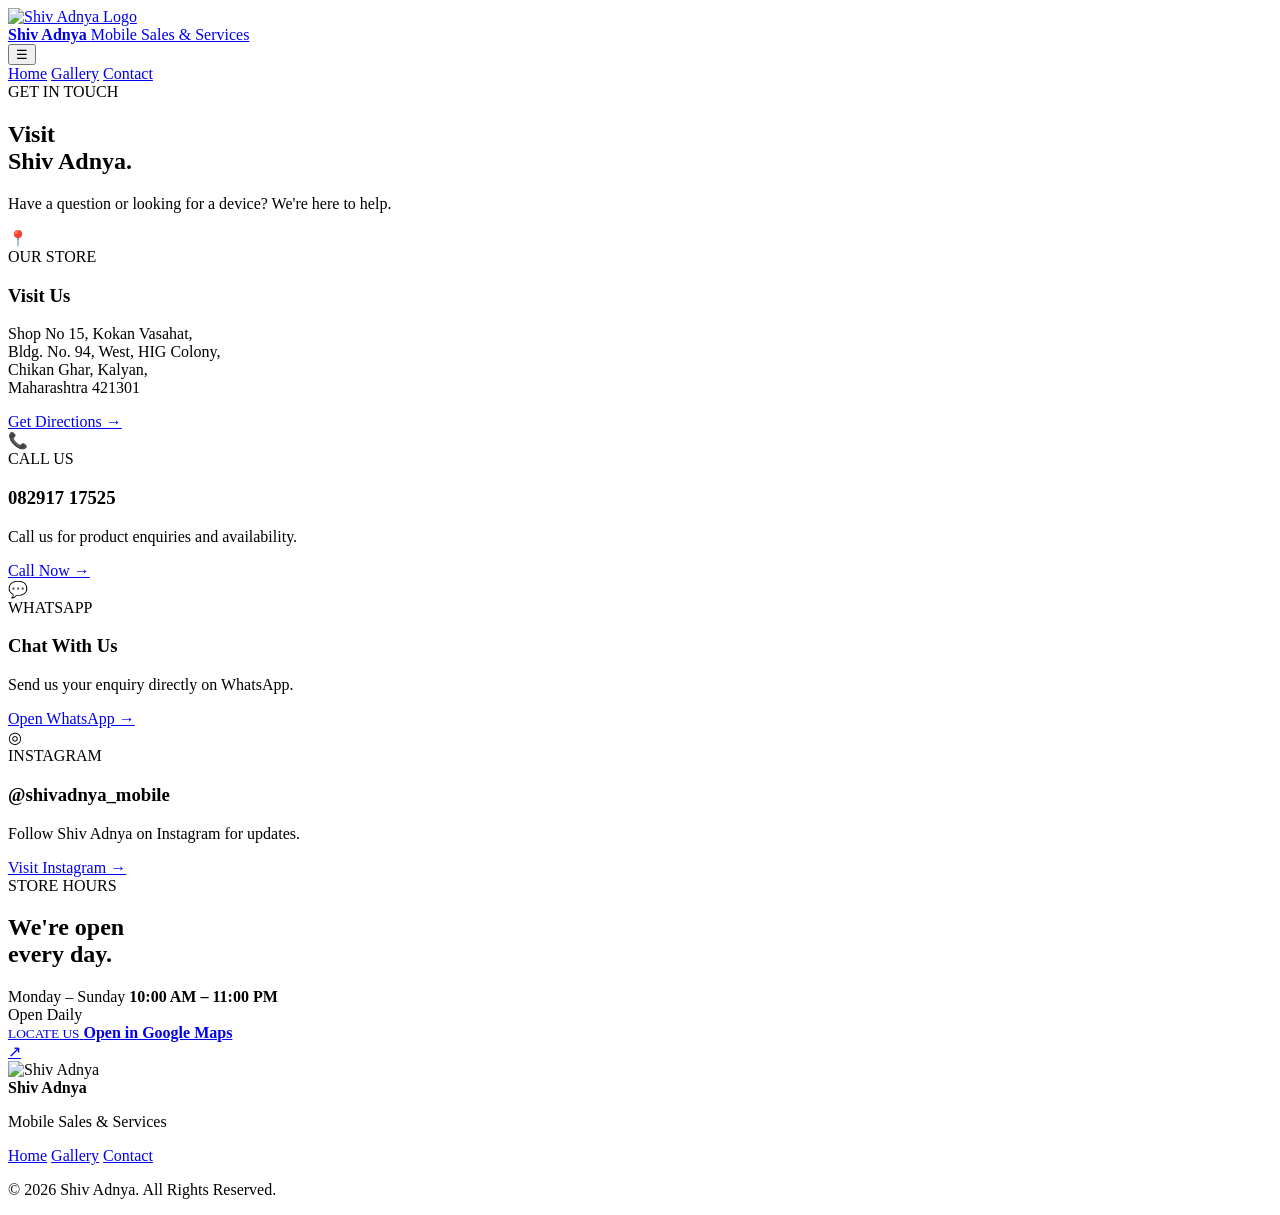
==== contact.html @ 90732c21 "Add contact.html for store contact information This file contains the HTML structure for the contact" ====
<!DOCTYPE html>
<html lang="en">
<head>

    <meta charset="UTF-8">
    <meta name="viewport" content="width=device-width, initial-scale=1.0">

    <title>Contact | Shiv Adnya</title>

    <meta name="description"
        content="Contact Shiv Adnya Mobile Sales & Services in Kalyan. Call, WhatsApp or visit our store.">

    <link rel="preconnect" href="https://fonts.googleapis.com">
    <link rel="preconnect" href="https://fonts.gstatic.com" crossorigin">

    <link href="https://fonts.googleapis.com/css2?family=DM+Sans:wght@400;500;600;700&family=Playfair+Display:wght@500;600;700&display=swap" rel="stylesheet">

    <link rel="stylesheet" href="style.css">

</head>

<body>


<header class="navbar">

    <a href="index.html" class="brand">

        <img src="images/logo.jpg" alt="Shiv Adnya Logo">

        <div>
            <strong>Shiv Adnya</strong>
            <span>Mobile Sales & Services</span>
        </div>

    </a>

    <button class="menu-btn" id="menuBtn">☰</button>

    <nav id="navMenu">

        <a href="index.html">Home</a>
        <a href="gallery.html">Gallery</a>
        <a href="contact.html" class="active">Contact</a>

    </nav>

</header>


<section class="page-header">

    <span class="mini-title">GET IN TOUCH</span>

    <h1>
        Visit<br>
        <span>Shiv Adnya.</span>
    </h1>

    <p>
        Have a question or looking for a device?
        We're here to help.
    </p>

</section>


<section class="contact-section">


    <div class="contact-info">


        <div class="contact-card">

            <div class="contact-icon">📍</div>

            <div>

                <span>OUR STORE</span>

                <h3>Visit Us</h3>

                <p>
                    Shop No 15, Kokan Vasahat,<br>
                    Bldg. No. 94, West, HIG Colony,<br>
                    Chikan Ghar, Kalyan,<br>
                    Maharashtra 421301
                </p>

                <a
                    href="https://maps.app.goo.gl/73SyTs3Kj4CrcUft5"
                    target="_blank">
                    Get Directions →
                </a>

            </div>

        </div>


        <div class="contact-card">

            <div class="contact-icon">📞</div>

            <div>

                <span>CALL US</span>

                <h3>082917 17525</h3>

                <p>
                    Call us for product enquiries
                    and availability.
                </p>

                <a href="tel:+918291717525">
                    Call Now →
                </a>

            </div>

        </div>


        <div class="contact-card">

            <div class="contact-icon">💬</div>

            <div>

                <span>WHATSAPP</span>

                <h3>Chat With Us</h3>

                <p>
                    Send us your enquiry directly
                    on WhatsApp.
                </p>

                <a
                    href="https://wa.me/918291717525"
                    target="_blank">
                    Open WhatsApp →
                </a>

            </div>

        </div>


        <div class="contact-card">

            <div class="contact-icon">◎</div>

            <div>

                <span>INSTAGRAM</span>

                <h3>@shivadnya_mobile</h3>

                <p>
                    Follow Shiv Adnya on Instagram
                    for updates.
                </p>

                <a
                    href="https://www.instagram.com/shivadnya_mobile?stkn=MWFnM3lxNHV6c2Z2dg=="
                    target="_blank">
                    Visit Instagram →
                </a>

            </div>

        </div>

    </div>


    <div class="contact-side">


        <div class="hours-card">

            <span class="mini-title">STORE HOURS</span>

            <h2>
                We're open<br>
                <span>every day.</span>
            </h2>


            <div class="hours-row">

                <span>Monday – Sunday</span>

                <strong>
                    10:00 AM – 11:00 PM
                </strong>

            </div>


            <div class="open-now">
                <span></span>
                Open Daily
            </div>

        </div>


        <a
            class="map-button"
            href="https://maps.app.goo.gl/73SyTs3Kj4CrcUft5"
            target="_blank">

            <div>
                <small>LOCATE US</small>
                <strong>Open in Google Maps</strong>
            </div>

            <span>↗</span>

        </a>


    </div>

</section>


<footer>

    <div class="footer-brand">

        <img src="images/logo.jpg" alt="Shiv Adnya">

        <div>
            <strong>Shiv Adnya</strong>
            <p>Mobile Sales & Services</p>
        </div>

    </div>

    <div class="footer-links">
        <a href="index.html">Home</a>
        <a href="gallery.html">Gallery</a>
        <a href="contact.html">Contact</a>
    </div>

    <p class="copyright">
        © 2026 Shiv Adnya. All Rights Reserved.
    </p>

</footer>


<script src="script.js"></script>

</body>
</html>
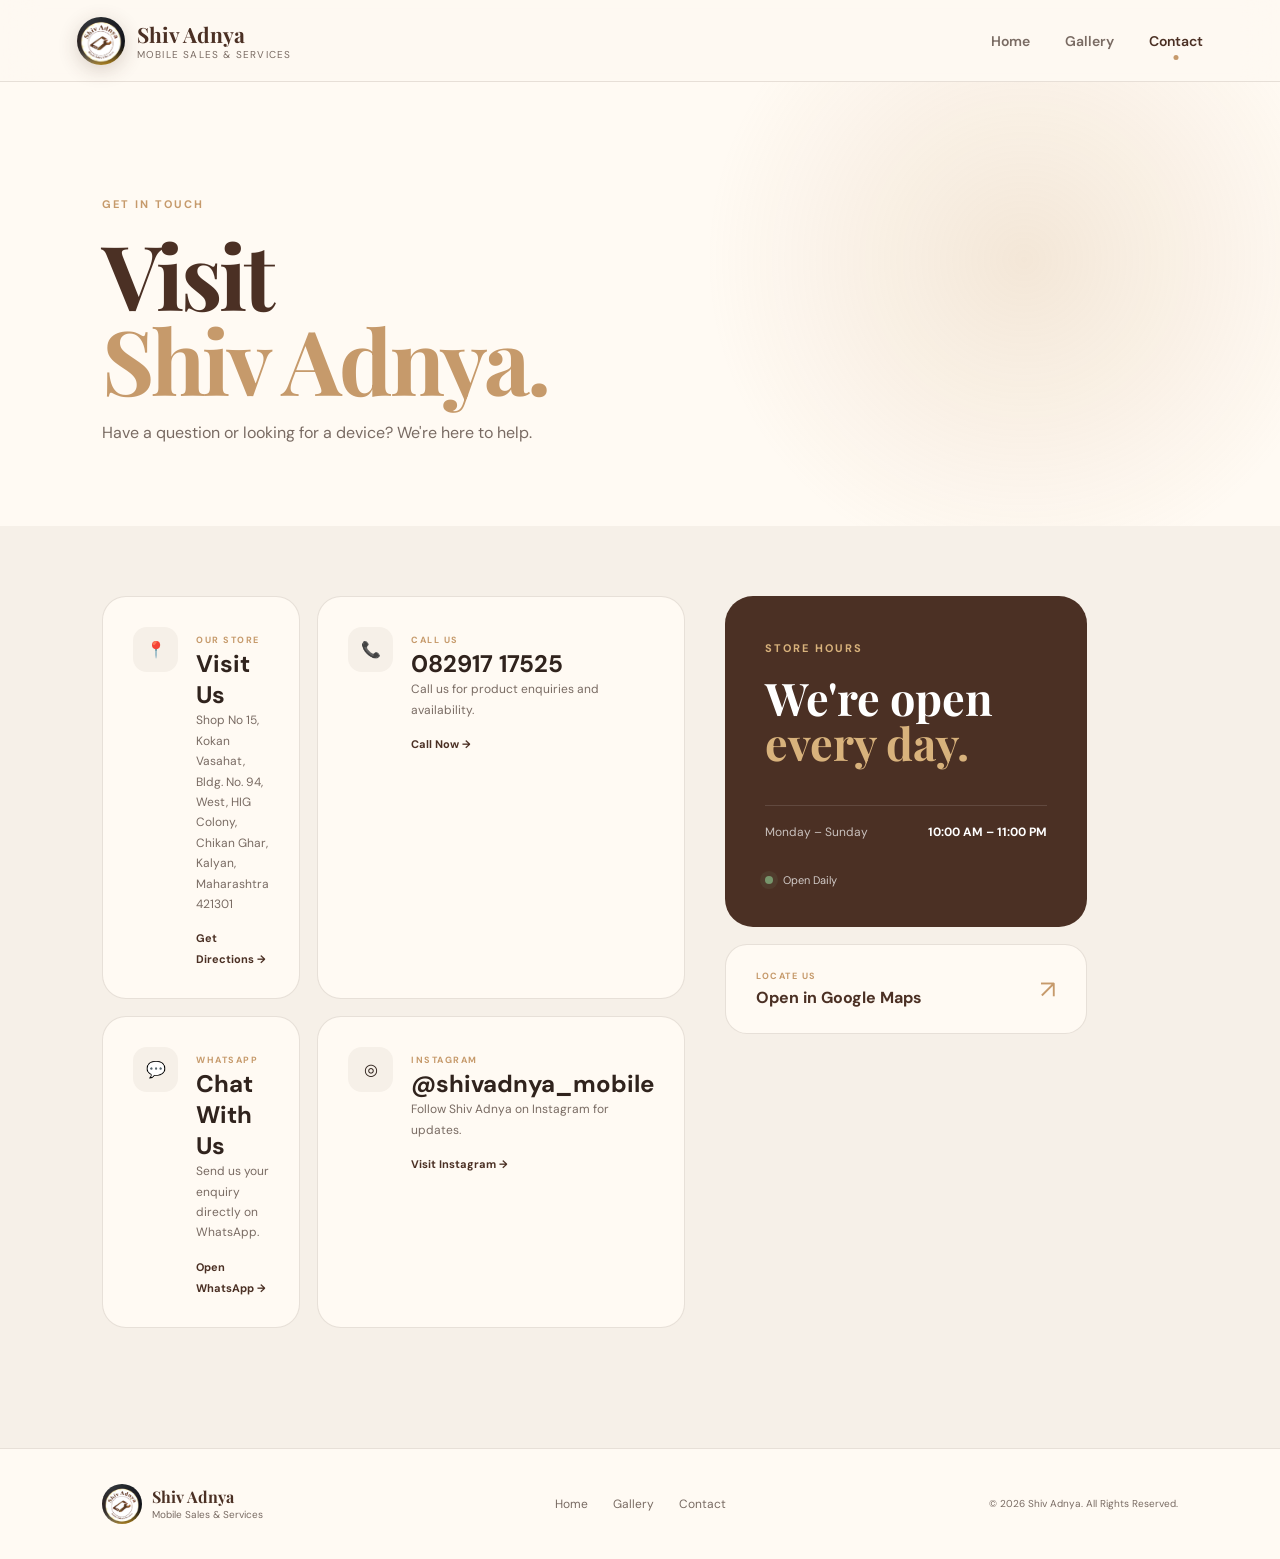
==== commit 5641060a: "Optimize contact page SEO and local business data" ====
--- a/contact.html
+++ b/contact.html
@@ -2,55 +2,202 @@
 <html lang="en">
 <head>
 
+    <!-- BASIC SEO -->
     <meta charset="UTF-8">
     <meta name="viewport" content="width=device-width, initial-scale=1.0">
 
-    <title>Contact | Shiv Adnya</title>
+    <title>Contact Shiv Adnya Mobile Shop | Kalyan</title>
 
     <meta name="description"
-        content="Contact Shiv Adnya Mobile Sales & Services in Kalyan. Call, WhatsApp or visit our store.">
-
-    <link rel="preconnect" href="https://fonts.googleapis.com">
-    <link rel="preconnect" href="https://fonts.gstatic.com" crossorigin">
-
-    <link href="https://fonts.googleapis.com/css2?family=DM+Sans:wght@400;500;600;700&family=Playfair+Display:wght@500;600;700&display=swap" rel="stylesheet">
-
+        content="Contact Shiv Adnya Mobile Shop in Chikan Ghar, Kalyan. Call or WhatsApp us for mobiles, earphones, chargers, smart watches and accessories. Open daily 10 AM to 11 PM.">
+
+    <meta name="robots" content="index, follow">
+
+    <meta name="author" content="Shiv Adnya">
+
+    <meta name="theme-color" content="#ffffff">
+
+    <!-- CANONICAL -->
+    <link rel="canonical"
+        href="https://harshwebstudio.github.io/SHIV-ADNYA/contact.html">
+
+
+    <!-- OPEN GRAPH -->
+    <meta property="og:type" content="website">
+
+    <meta property="og:title"
+        content="Contact Shiv Adnya Mobile Shop | Kalyan">
+
+    <meta property="og:description"
+        content="Visit, call or WhatsApp Shiv Adnya Mobile Shop in Chikan Ghar, Kalyan for mobiles and mobile accessories.">
+
+    <meta property="og:url"
+        content="https://harshwebstudio.github.io/SHIV-ADNYA/contact.html">
+
+    <meta property="og:image"
+        content="https://harshwebstudio.github.io/SHIV-ADNYA/images/logo.jpg">
+
+    <meta property="og:site_name"
+        content="Shiv Adnya Mobile Shop">
+
+
+    <!-- TWITTER / X -->
+    <meta name="twitter:card"
+        content="summary_large_image">
+
+    <meta name="twitter:title"
+        content="Contact Shiv Adnya Mobile Shop | Kalyan">
+
+    <meta name="twitter:description"
+        content="Contact Shiv Adnya Mobile Shop in Chikan Ghar, Kalyan by phone, WhatsApp or Google Maps.">
+
+    <meta name="twitter:image"
+        content="https://harshwebstudio.github.io/SHIV-ADNYA/images/logo.jpg">
+
+
+    <!-- GOOGLE FONTS -->
+    <link rel="preconnect"
+        href="https://fonts.googleapis.com">
+
+    <link rel="preconnect"
+        href="https://fonts.gstatic.com"
+        crossorigin>
+
+    <link
+        href="https://fonts.googleapis.com/css2?family=DM+Sans:wght@400;500;600;700&family=Playfair+Display:wght@500;600;700&display=swap"
+        rel="stylesheet">
+
+
+    <!-- CSS -->
     <link rel="stylesheet" href="style.css">
 
+
+    <!-- LOCAL BUSINESS STRUCTURED DATA -->
+    <script type="application/ld+json">
+    {
+        "@context": "https://schema.org",
+        "@type": "MobilePhoneStore",
+
+        "name": "Shiv Adnya Mobile Shop",
+
+        "url": "https://harshwebstudio.github.io/SHIV-ADNYA/contact.html",
+
+        "logo": "https://harshwebstudio.github.io/SHIV-ADNYA/images/logo.jpg",
+
+        "image": "https://harshwebstudio.github.io/SHIV-ADNYA/images/logo.jpg",
+
+        "telephone": "+91-8291717525",
+
+        "description": "Shiv Adnya Mobile Shop in Chikan Ghar, Kalyan offering mobiles, earphones, chargers, smart watches and mobile accessories.",
+
+        "address": {
+            "@type": "PostalAddress",
+            "streetAddress": "Shop No 15, Kokan Vasahat, Bldg. No. 94, West, HIG Colony, Chikan Ghar",
+            "addressLocality": "Kalyan",
+            "addressRegion": "Maharashtra",
+            "postalCode": "421301",
+            "addressCountry": "IN"
+        },
+
+        "openingHoursSpecification": [
+            {
+                "@type": "OpeningHoursSpecification",
+                "dayOfWeek": [
+                    "Monday",
+                    "Tuesday",
+                    "Wednesday",
+                    "Thursday",
+                    "Friday",
+                    "Saturday",
+                    "Sunday"
+                ],
+                "opens": "10:00",
+                "closes": "23:00"
+            }
+        ],
+
+        "hasMap": "https://maps.app.goo.gl/73SyTs3Kj4CrcUft5",
+
+        "areaServed": {
+            "@type": "City",
+            "name": "Kalyan"
+        }
+    }
+    </script>
+
 </head>
 
+
 <body>
 
 
+<!-- NAVBAR -->
 <header class="navbar">
 
     <a href="index.html" class="brand">
 
-        <img src="images/logo.jpg" alt="Shiv Adnya Logo">
+        <img
+            src="images/logo.jpg"
+            alt="Shiv Adnya Mobile Shop logo">
 
         <div>
-            <strong>Shiv Adnya</strong>
-            <span>Mobile Sales & Services</span>
+
+            <strong>
+                Shiv Adnya
+            </strong>
+
+            <span>
+                Mobile Sales & Services
+            </span>
+
         </div>
 
     </a>
 
-    <button class="menu-btn" id="menuBtn">☰</button>
-
-    <nav id="navMenu">
-
-        <a href="index.html">Home</a>
-        <a href="gallery.html">Gallery</a>
-        <a href="contact.html" class="active">Contact</a>
+
+    <button
+        class="menu-btn"
+        id="menuBtn"
+        type="button"
+        aria-label="Open navigation menu"
+        aria-controls="navMenu"
+        aria-expanded="false">
+
+        ☰
+
+    </button>
+
+
+    <nav id="navMenu" aria-label="Main navigation">
+
+        <a href="index.html">
+            Home
+        </a>
+
+        <a href="gallery.html">
+            Gallery
+        </a>
+
+        <a
+            href="contact.html"
+            class="active"
+            aria-current="page">
+
+            Contact
+
+        </a>
 
     </nav>
 
 </header>
 
 
+<!-- PAGE HEADER -->
 <section class="page-header">
 
-    <span class="mini-title">GET IN TOUCH</span>
+    <span class="mini-title">
+        GET IN TOUCH
+    </span>
 
     <h1>
         Visit<br>
@@ -65,21 +212,31 @@
 </section>
 
 
+<!-- CONTACT SECTION -->
 <section class="contact-section">
 
 
     <div class="contact-info">
 
 
+        <!-- STORE -->
         <div class="contact-card">
 
-            <div class="contact-icon">📍</div>
+            <div
+                class="contact-icon"
+                aria-hidden="true">
+                📍
+            </div>
 
             <div>
 
-                <span>OUR STORE</span>
-
-                <h3>Visit Us</h3>
+                <span>
+                    OUR STORE
+                </span>
+
+                <h2>
+                    Visit Us
+                </h2>
 
                 <p>
                     Shop No 15, Kokan Vasahat,<br>
@@ -90,8 +247,11 @@
 
                 <a
                     href="https://maps.app.goo.gl/73SyTs3Kj4CrcUft5"
-                    target="_blank">
+                    target="_blank"
+                    rel="noopener noreferrer">
+
                     Get Directions →
+
                 </a>
 
             </div>
@@ -99,15 +259,24 @@
         </div>
 
 
+        <!-- PHONE -->
         <div class="contact-card">
 
-            <div class="contact-icon">📞</div>
+            <div
+                class="contact-icon"
+                aria-hidden="true">
+                📞
+            </div>
 
             <div>
 
-                <span>CALL US</span>
-
-                <h3>082917 17525</h3>
+                <span>
+                    CALL US
+                </span>
+
+                <h2>
+                    082917 17525
+                </h2>
 
                 <p>
                     Call us for product enquiries
@@ -115,7 +284,9 @@
                 </p>
 
                 <a href="tel:+918291717525">
+
                     Call Now →
+
                 </a>
 
             </div>
@@ -123,15 +294,24 @@
         </div>
 
 
+        <!-- WHATSAPP -->
         <div class="contact-card">
 
-            <div class="contact-icon">💬</div>
+            <div
+                class="contact-icon"
+                aria-hidden="true">
+                💬
+            </div>
 
             <div>
 
-                <span>WHATSAPP</span>
-
-                <h3>Chat With Us</h3>
+                <span>
+                    WHATSAPP
+                </span>
+
+                <h2>
+                    Chat With Us
+                </h2>
 
                 <p>
                     Send us your enquiry directly
@@ -140,8 +320,11 @@
 
                 <a
                     href="https://wa.me/918291717525"
-                    target="_blank">
+                    target="_blank"
+                    rel="noopener noreferrer">
+
                     Open WhatsApp →
+
                 </a>
 
             </div>
@@ -149,15 +332,24 @@
         </div>
 
 
+        <!-- INSTAGRAM -->
         <div class="contact-card">
 
-            <div class="contact-icon">◎</div>
+            <div
+                class="contact-icon"
+                aria-hidden="true">
+                ◎
+            </div>
 
             <div>
 
-                <span>INSTAGRAM</span>
-
-                <h3>@shivadnya_mobile</h3>
+                <span>
+                    INSTAGRAM
+                </span>
+
+                <h2>
+                    @shivadnya_mobile
+                </h2>
 
                 <p>
                     Follow Shiv Adnya on Instagram
@@ -166,23 +358,30 @@
 
                 <a
                     href="https://www.instagram.com/shivadnya_mobile?stkn=MWFnM3lxNHV6c2Z2dg=="
-                    target="_blank">
+                    target="_blank"
+                    rel="noopener noreferrer">
+
                     Visit Instagram →
+
                 </a>
 
             </div>
 
         </div>
 
+
     </div>
 
 
+    <!-- STORE HOURS -->
     <div class="contact-side">
 
 
         <div class="hours-card">
 
-            <span class="mini-title">STORE HOURS</span>
+            <span class="mini-title">
+                STORE HOURS
+            </span>
 
             <h2>
                 We're open<br>
@@ -192,7 +391,9 @@
 
             <div class="hours-row">
 
-                <span>Monday – Sunday</span>
+                <span>
+                    Monday – Sunday
+                </span>
 
                 <strong>
                     10:00 AM – 11:00 PM
@@ -202,24 +403,38 @@
 
 
             <div class="open-now">
+
                 <span></span>
+
                 Open Daily
-            </div>
-
-        </div>
-
-
+
+            </div>
+
+        </div>
+
+
+        <!-- GOOGLE MAPS -->
         <a
             class="map-button"
             href="https://maps.app.goo.gl/73SyTs3Kj4CrcUft5"
-            target="_blank">
+            target="_blank"
+            rel="noopener noreferrer">
 
             <div>
-                <small>LOCATE US</small>
-                <strong>Open in Google Maps</strong>
-            </div>
-
-            <span>↗</span>
+
+                <small>
+                    LOCATE US
+                </small>
+
+                <strong>
+                    Open in Google Maps
+                </strong>
+
+            </div>
+
+            <span>
+                ↗
+            </span>
 
         </a>
 
@@ -229,27 +444,57 @@
 </section>
 
 
+<!-- FOOTER -->
 <footer>
 
+
     <div class="footer-brand">
 
-        <img src="images/logo.jpg" alt="Shiv Adnya">
+        <img
+            src="images/logo.jpg"
+            alt="Shiv Adnya Mobile Shop logo"
+            loading="lazy">
 
         <div>
-            <strong>Shiv Adnya</strong>
-            <p>Mobile Sales & Services</p>
+
+            <strong>
+                Shiv Adnya
+            </strong>
+
+            <p>
+                Mobile Sales & Services
+            </p>
+
         </div>
 
     </div>
 
+
     <div class="footer-links">
-        <a href="index.html">Home</a>
-        <a href="gallery.html">Gallery</a>
-        <a href="contact.html">Contact</a>
+
+        <a href="index.html">
+            Home
+        </a>
+
+        <a href="gallery.html">
+            Gallery
+        </a>
+
+        <a
+            href="contact.html"
+            aria-current="page">
+
+            Contact
+
+        </a>
+
     </div>
 
+
     <p class="copyright">
+
         © 2026 Shiv Adnya. All Rights Reserved.
+
     </p>
 
 </footer>
@@ -258,4 +503,4 @@
 <script src="script.js"></script>
 
 </body>
-</html>
+    </html>
--- a/style.css
+++ b/style.css
@@ -0,0 +1,1592 @@
+:root {
+    --cream: #f6f0e8;
+    --cream-light: #fffaf3;
+
+    --brown: #4b3024;
+    --brown-dark: #281914;
+
+    --brown-soft: #76533f;
+
+    --champagne: #c69a6b;
+    --gold: #d8b27c;
+
+    --text: #30231d;
+    --muted: #796b63;
+
+    --white: #ffffff;
+
+    --border: rgba(75, 48, 36, 0.13);
+
+    --shadow:
+        0 20px 60px rgba(62, 39, 27, 0.12);
+}
+
+
+/* RESET */
+
+* {
+    margin: 0;
+    padding: 0;
+    box-sizing: border-box;
+}
+
+html {
+    scroll-behavior: smooth;
+}
+
+body {
+    font-family: "DM Sans", sans-serif;
+    background: var(--cream);
+    color: var(--text);
+    overflow-x: hidden;
+}
+
+a {
+    text-decoration: none;
+    color: inherit;
+}
+
+img {
+    max-width: 100%;
+    display: block;
+}
+
+
+/* NAVBAR */
+
+.navbar {
+    width: 100%;
+    height: 82px;
+
+    display: flex;
+    align-items: center;
+    justify-content: space-between;
+
+    padding: 0 6%;
+
+    background: rgba(255, 250, 243, 0.88);
+
+    backdrop-filter: blur(18px);
+
+    border-bottom: 1px solid var(--border);
+
+    position: relative;
+    z-index: 100;
+}
+
+
+.brand {
+    display: flex;
+    align-items: center;
+    gap: 12px;
+}
+
+
+.brand img {
+    width: 48px;
+    height: 48px;
+
+    object-fit: cover;
+
+    border-radius: 50%;
+
+    box-shadow:
+        0 5px 20px rgba(77, 45, 30, 0.2);
+}
+
+
+.brand strong {
+    display: block;
+
+    font-family: "Playfair Display", serif;
+
+    font-size: 21px;
+
+    color: var(--brown);
+}
+
+
+.brand span {
+    display: block;
+
+    font-size: 10px;
+
+    letter-spacing: 1.2px;
+
+    color: var(--muted);
+
+    text-transform: uppercase;
+}
+
+
+nav {
+    display: flex;
+    align-items: center;
+    gap: 35px;
+}
+
+
+nav a {
+    font-size: 14px;
+    font-weight: 600;
+
+    color: var(--muted);
+
+    transition: 0.3s;
+}
+
+
+nav a:hover,
+nav a.active {
+    color: var(--brown);
+}
+
+
+nav a.active {
+    position: relative;
+}
+
+
+nav a.active::after {
+    content: "";
+
+    position: absolute;
+
+    width: 5px;
+    height: 5px;
+
+    border-radius: 50%;
+
+    background: var(--champagne);
+
+    bottom: -10px;
+    left: 50%;
+
+    transform: translateX(-50%);
+}
+
+
+.menu-btn {
+    display: none;
+
+    border: 0;
+
+    background: var(--brown);
+
+    color: white;
+
+    width: 42px;
+    height: 42px;
+
+    border-radius: 12px;
+
+    font-size: 21px;
+
+    cursor: pointer;
+}
+
+
+/* HERO */
+
+.hero {
+    min-height: calc(100vh - 82px);
+
+    padding: 80px 8%;
+
+    display: grid;
+
+    grid-template-columns: 1.05fr 0.95fr;
+
+    align-items: center;
+
+    gap: 40px;
+
+    position: relative;
+
+    overflow: hidden;
+
+    background:
+        radial-gradient(
+            circle at 75% 50%,
+            rgba(198, 154, 107, 0.22),
+            transparent 35%
+        ),
+        var(--cream-light);
+}
+
+
+.hero::before {
+    content: "";
+
+    position: absolute;
+
+    width: 450px;
+    height: 450px;
+
+    border-radius: 50%;
+
+    border: 1px solid rgba(198, 154, 107, 0.2);
+
+    right: -180px;
+    top: 50px;
+}
+
+
+.hero-content {
+    position: relative;
+    z-index: 2;
+}
+
+
+.eyebrow,
+.mini-title {
+    display: inline-block;
+
+    font-size: 11px;
+
+    font-weight: 700;
+
+    letter-spacing: 2px;
+
+    color: var(--champagne);
+}
+
+
+.hero h1 {
+    font-family: "Playfair Display", serif;
+
+    font-size: clamp(55px, 7vw, 92px);
+
+    line-height: 0.95;
+
+    letter-spacing: -3px;
+
+    color: var(--brown);
+
+    margin: 22px 0;
+}
+
+
+.hero h1 span,
+h2 span,
+.page-header h1 span {
+    color: var(--champagne);
+}
+
+
+.hero p {
+    max-width: 550px;
+
+    color: var(--muted);
+
+    line-height: 1.8;
+
+    font-size: 16px;
+
+    margin-bottom: 30px;
+}
+
+
+.hero-buttons {
+    display: flex;
+
+    gap: 13px;
+
+    flex-wrap: wrap;
+}
+
+
+.btn {
+    display: inline-flex;
+
+    align-items: center;
+    justify-content: center;
+
+    padding: 15px 25px;
+
+    border-radius: 50px;
+
+    font-size: 13px;
+
+    font-weight: 700;
+
+    transition: 0.3s;
+}
+
+
+.btn.primary {
+    background: var(--brown);
+
+    color: white;
+
+    box-shadow:
+        0 12px 30px rgba(75, 48, 36, 0.2);
+}
+
+
+.btn.primary:hover {
+    transform: translateY(-3px);
+
+    background: var(--brown-dark);
+}
+
+
+.btn.secondary {
+    border: 1px solid var(--border);
+
+    color: var(--brown);
+
+    background: rgba(255,255,255,0.5);
+}
+
+
+.btn.secondary:hover {
+    background: white;
+}
+
+
+.btn.light {
+    background: var(--cream-light);
+
+    color: var(--brown);
+}
+
+
+.open-status {
+    margin-top: 25px;
+
+    font-size: 12px;
+
+    color: var(--muted);
+
+    display: flex;
+
+    align-items: center;
+
+    gap: 8px;
+}
+
+
+.open-status span,
+.open-now span {
+    width: 8px;
+    height: 8px;
+
+    border-radius: 50%;
+
+    background: #77966c;
+
+    box-shadow: 0 0 0 5px rgba(119, 150, 108, 0.12);
+}
+
+
+/* HERO DEVICE */
+
+.hero-visual {
+    height: 580px;
+
+    display: flex;
+
+    align-items: center;
+
+    justify-content: center;
+
+    position: relative;
+}
+
+
+.glow {
+    width: 380px;
+    height: 380px;
+
+    border-radius: 50%;
+
+    background:
+        radial-gradient(
+            circle,
+            rgba(198, 154, 107, 0.38),
+            transparent 65%
+        );
+
+    position: absolute;
+
+    filter: blur(10px);
+}
+
+
+.device-card {
+    width: 310px;
+    height: 500px;
+
+    border-radius: 38px;
+
+    padding: 25px;
+
+    background:
+        linear-gradient(
+            145deg,
+            rgba(255,255,255,0.9),
+            rgba(226,201,173,0.5)
+        );
+
+    border: 1px solid rgba(255,255,255,0.8);
+
+    box-shadow:
+        30px 35px 70px rgba(72, 42, 26, 0.22),
+        inset 0 1px 0 rgba(255,255,255,0.9);
+
+    transform: rotate(7deg);
+
+    position: relative;
+
+    z-index: 2;
+}
+
+
+.device-top {
+    display: flex;
+
+    justify-content: space-between;
+
+    color: var(--brown);
+
+    font-size: 11px;
+
+    letter-spacing: 1px;
+}
+
+
+.phone-shape {
+    position: absolute;
+
+    width: 220px;
+    height: 390px;
+
+    border-radius: 32px;
+
+    background: #1f1815;
+
+    left: 50%;
+    top: 55%;
+
+    transform: translate(-50%, -50%);
+
+    padding: 8px;
+
+    box-shadow:
+        0 25px 45px rgba(0,0,0,0.25);
+}
+
+
+.phone-camera {
+    position: absolute;
+
+    width: 45px;
+    height: 12px;
+
+    border-radius: 20px;
+
+    background: #090909;
+
+    left: 50%;
+
+    transform: translateX(-50%);
+
+    top: 10px;
+
+    z-index: 2;
+}
+
+
+.phone-screen {
+    width: 100%;
+    height: 100%;
+
+    border-radius: 26px;
+
+    display: flex;
+
+    flex-direction: column;
+
+    justify-content: center;
+
+    align-items: center;
+
+    text-align: center;
+
+    background:
+        radial-gradient(
+            circle at 50% 35%,
+            rgba(215,178,132,0.9),
+            transparent 28%
+        ),
+        linear-gradient(
+            145deg,
+            #674736,
+            #201713
+        );
+
+    color: white;
+}
+
+
+.phone-screen strong {
+    font-family: "Playfair Display", serif;
+
+    font-size: 35px;
+
+    line-height: 0.9;
+
+    letter-spacing: 1px;
+}
+
+
+.phone-screen small {
+    margin-top: 15px;
+
+    font-size: 7px;
+
+    letter-spacing: 2px;
+
+    opacity: 0.7;
+}
+
+
+.screen-line {
+    width: 50px;
+    height: 2px;
+
+    background: var(--gold);
+
+    margin-bottom: 18px;
+}
+
+
+/* SECTION */
+
+.section {
+    padding: 110px 8%;
+}
+
+
+.section-heading {
+    display: flex;
+
+    justify-content: space-between;
+
+    align-items: end;
+
+    gap: 30px;
+
+    margin-bottom: 55px;
+}
+
+
+.section-heading h2,
+.service-content h2,
+.cta h2 {
+    font-family: "Playfair Display", serif;
+
+    font-size: clamp(42px, 5vw, 65px);
+
+    line-height: 1;
+
+    color: var(--brown);
+
+    margin-top: 15px;
+}
+
+
+.section-heading > p {
+    max-width: 370px;
+
+    line-height: 1.7;
+
+    color: var(--muted);
+}
+
+
+/* CATEGORIES */
+
+.category-grid {
+    display: grid;
+
+    grid-template-columns: repeat(4, 1fr);
+
+    gap: 18px;
+}
+
+
+.category-card {
+    min-height: 245px;
+
+    padding: 30px;
+
+    border-radius: 24px;
+
+    background:
+        linear-gradient(
+            145deg,
+            rgba(255,255,255,0.9),
+            rgba(239,227,213,0.65)
+        );
+
+    border: 1px solid rgba(198,154,107,0.2);
+
+    box-shadow: var(--shadow);
+
+    transition: 0.35s;
+}
+
+
+.category-card:hover {
+    transform: translateY(-8px);
+
+    box-shadow:
+        0 30px 70px rgba(65,39,25,0.17);
+}
+
+
+.icon {
+    width: 55px;
+    height: 55px;
+
+    border-radius: 17px;
+
+    display: grid;
+
+    place-items: center;
+
+    font-size: 24px;
+
+    background: var(--cream);
+
+    margin-bottom: 30px;
+}
+
+
+.category-card h3 {
+    color: var(--brown);
+
+    margin-bottom: 10px;
+}
+
+
+.category-card p {
+    color: var(--muted);
+
+    line-height: 1.6;
+
+    font-size: 13px;
+}
+
+
+/* SERVICE */
+
+.service-section {
+    padding: 90px 8%;
+
+    display: grid;
+
+    grid-template-columns: 1fr 0.7fr;
+
+    align-items: center;
+
+    gap: 80px;
+
+    background: var(--brown);
+
+    color: white;
+}
+
+
+.service-content .mini-title {
+    color: var(--gold);
+}
+
+
+.service-content h2 {
+    color: var(--cream-light);
+}
+
+
+.service-content p {
+    max-width: 450px;
+
+    line-height: 1.8;
+
+    color: rgba(255,255,255,0.68);
+
+    margin: 25px 0 30px;
+}
+
+
+.service-box {
+    padding: 50px;
+
+    border-radius: 30px;
+
+    background:
+        linear-gradient(
+            145deg,
+            rgba(255,255,255,0.13),
+            rgba(255,255,255,0.04)
+        );
+
+    border: 1px solid rgba(255,255,255,0.12);
+
+    backdrop-filter: blur(15px);
+}
+
+
+.service-icon {
+    font-size: 32px;
+
+    color: var(--gold);
+
+    margin-bottom: 20px;
+}
+
+
+.service-box h3 {
+    font-family: "Playfair Display", serif;
+
+    font-size: 30px;
+
+    margin-bottom: 12px;
+}
+
+
+.service-box p {
+    color: rgba(255,255,255,0.65);
+
+    line-height: 1.7;
+}
+
+
+/* CTA */
+
+.cta {
+    margin: 100px 8%;
+
+    padding: 65px;
+
+    border-radius: 35px;
+
+    display: flex;
+
+    align-items: center;
+
+    justify-content: space-between;
+
+    gap: 30px;
+
+    background:
+        radial-gradient(
+            circle at 85% 50%,
+            rgba(216,178,124,0.35),
+            transparent 30%
+        ),
+        var(--brown);
+}
+
+
+.cta h2 {
+    color: var(--cream-light);
+}
+
+
+.cta .mini-title {
+    color: var(--gold);
+}
+
+
+/* FOOTER */
+
+footer {
+    padding: 35px 8%;
+
+    border-top: 1px solid var(--border);
+
+    display: grid;
+
+    grid-template-columns: 1fr auto 1fr;
+
+    align-items: center;
+
+    gap: 25px;
+
+    background: var(--cream-light);
+}
+
+
+.footer-brand {
+    display: flex;
+
+    align-items: center;
+
+    gap: 10px;
+}
+
+
+.footer-brand img {
+    width: 40px;
+    height: 40px;
+
+    border-radius: 50%;
+
+    object-fit: cover;
+}
+
+
+.footer-brand strong {
+    color: var(--brown);
+
+    font-family: "Playfair Display", serif;
+}
+
+
+.footer-brand p {
+    color: var(--muted);
+
+    font-size: 10px;
+}
+
+
+.footer-links {
+    display: flex;
+
+    gap: 25px;
+}
+
+
+.footer-links a {
+    font-size: 12px;
+
+    color: var(--muted);
+}
+
+
+.copyright {
+    text-align: right;
+
+    color: var(--muted);
+
+    font-size: 10px;
+}
+
+
+/* PAGE HEADER */
+
+.page-header {
+    padding: 110px 8% 80px;
+
+    background:
+        radial-gradient(
+            circle at 80% 40%,
+            rgba(198,154,107,0.2),
+            transparent 30%
+        ),
+        var(--cream-light);
+}
+
+
+.page-header h1 {
+    font-family: "Playfair Display", serif;
+
+    font-size: clamp(55px, 7vw, 90px);
+
+    line-height: 0.95;
+
+    letter-spacing: -3px;
+
+    color: var(--brown);
+
+    margin: 18px 0;
+}
+
+
+.page-header p {
+    color: var(--muted);
+
+    max-width: 500px;
+
+    line-height: 1.7;
+}
+
+
+/* GALLERY */
+
+.gallery-section {
+    padding: 70px 8% 110px;
+}
+
+
+.filter-buttons {
+    display: flex;
+
+    gap: 10px;
+
+    flex-wrap: wrap;
+
+    margin-bottom: 35px;
+}
+
+
+.filter {
+    border: 1px solid var(--border);
+
+    background: transparent;
+
+    color: var(--muted);
+
+    padding: 11px 18px;
+
+    border-radius: 50px;
+
+    cursor: pointer;
+
+    font-family: inherit;
+
+    font-weight: 600;
+
+    transition: 0.3s;
+}
+
+
+.filter:hover,
+.filter.active {
+    background: var(--brown);
+
+    color: white;
+
+    border-color: var(--brown);
+}
+
+
+.gallery-grid {
+    display: grid;
+
+    grid-template-columns: repeat(3, 1fr);
+
+    gap: 22px;
+}
+
+
+.product-card {
+    background: var(--cream-light);
+
+    border-radius: 25px;
+
+    overflow: hidden;
+
+    border: 1px solid var(--border);
+
+    transition: 0.35s;
+}
+
+
+.product-card:hover {
+    transform: translateY(-7px);
+
+    box-shadow: var(--shadow);
+}
+
+
+.product-image {
+    height: 300px;
+
+    overflow: hidden;
+
+    background:
+        linear-gradient(
+            145deg,
+            #eee0cf,
+            #c4a383
+        );
+
+    display: grid;
+
+    place-items: center;
+}
+
+
+.product-image img {
+    width: 100%;
+    height: 100%;
+
+    object-fit: cover;
+
+    transition: 0.5s;
+}
+
+
+.product-card:hover img {
+    transform: scale(1.06);
+}
+
+
+.product-symbol {
+    font-size: 80px;
+
+    filter:
+        drop-shadow(
+            0 15px 20px rgba(60,35,20,0.2)
+        );
+}
+
+
+.product-info {
+    padding: 25px;
+}
+
+
+.product-info span {
+    font-size: 9px;
+
+    letter-spacing: 2px;
+
+    font-weight: 700;
+
+    color: var(--champagne);
+}
+
+
+.product-info h3 {
+    margin: 8px 0;
+
+    color: var(--brown);
+
+    font-family: "Playfair Display", serif;
+
+    font-size: 25px;
+}
+
+
+.product-info p {
+    color: var(--muted);
+
+    font-size: 13px;
+}
+
+
+/* GALLERY CTA */
+
+.gallery-cta {
+    margin: 0 8% 100px;
+
+    padding: 60px;
+
+    border-radius: 30px;
+
+    background: var(--brown);
+
+    display: flex;
+
+    justify-content: space-between;
+
+    align-items: center;
+
+    gap: 30px;
+}
+
+
+.gallery-cta h2 {
+    font-family: "Playfair Display", serif;
+
+    color: var(--cream-light);
+
+    font-size: 45px;
+
+    line-height: 1;
+}
+
+
+/* CONTACT */
+
+.contact-section {
+    padding: 70px 8% 120px;
+
+    display: grid;
+
+    grid-template-columns: 1fr 0.8fr;
+
+    gap: 40px;
+}
+
+
+.contact-info {
+    display: grid;
+
+    grid-template-columns: 1fr 1fr;
+
+    gap: 17px;
+}
+
+
+.contact-card {
+    padding: 30px;
+
+    background: var(--cream-light);
+
+    border: 1px solid var(--border);
+
+    border-radius: 24px;
+
+    display: flex;
+
+    gap: 18px;
+
+    transition: 0.3s;
+}
+
+
+.contact-card:hover {
+    transform: translateY(-5px);
+
+    box-shadow: var(--shadow);
+}
+
+
+.contact-icon {
+    width: 45px;
+    height: 45px;
+
+    flex-shrink: 0;
+
+    border-radius: 14px;
+
+    background: var(--cream);
+
+    display: grid;
+
+    place-items: center;
+}
+
+
+.contact-card span {
+    font-size: 9px;
+
+    font-weight: 700;
+
+    letter-spacing: 1.5px;
+
+    color: var(--champagne);
+}
+
+
+.contact-card h3 {
+    color: var(--brown);
+
+    margin: 7px 0;
+
+    font-family: "Playfair Display", serif;
+}
+
+
+.contact-card p {
+    color: var(--muted);
+
+    font-size: 12px;
+
+    line-height: 1.7;
+
+    margin-bottom: 12px;
+}
+
+
+.contact-card a {
+    font-size: 11px;
+
+    font-weight: 700;
+
+    color: var(--brown);
+}
+
+
+/* HOURS */
+
+.contact-side {
+    display: flex;
+
+    flex-direction: column;
+
+    gap: 17px;
+}
+
+
+.hours-card {
+    padding: 40px;
+
+    border-radius: 28px;
+
+    background: var(--brown);
+
+    color: white;
+}
+
+
+.hours-card .mini-title {
+    color: var(--gold);
+}
+
+
+.hours-card h2 {
+    font-family: "Playfair Display", serif;
+
+    font-size: 45px;
+
+    line-height: 1;
+
+    margin: 18px 0 40px;
+}
+
+
+.hours-card h2 span {
+    color: var(--gold);
+}
+
+
+.hours-row {
+    display: flex;
+
+    justify-content: space-between;
+
+    gap: 20px;
+
+    padding: 18px 0;
+
+    border-top: 1px solid rgba(255,255,255,0.12);
+
+    color: rgba(255,255,255,0.7);
+
+    font-size: 12px;
+}
+
+
+.hours-row strong {
+    color: white;
+}
+
+
+.open-now {
+    display: flex;
+
+    align-items: center;
+
+    gap: 10px;
+
+    font-size: 11px;
+
+    color: rgba(255,255,255,0.75);
+
+    margin-top: 15px;
+}
+
+
+.map-button {
+    padding: 25px 30px;
+
+    border-radius: 22px;
+
+    background: var(--cream-light);
+
+    border: 1px solid var(--border);
+
+    display: flex;
+
+    align-items: center;
+
+    justify-content: space-between;
+
+    transition: 0.3s;
+}
+
+
+.map-button:hover {
+    transform: translateY(-4px);
+
+    box-shadow: var(--shadow);
+}
+
+
+.map-button small {
+    display: block;
+
+    color: var(--champagne);
+
+    letter-spacing: 1.5px;
+
+    font-size: 9px;
+
+    font-weight: 700;
+
+    margin-bottom: 5px;
+}
+
+
+.map-button strong {
+    color: var(--brown);
+}
+
+
+.map-button > span {
+    font-size: 25px;
+
+    color: var(--champagne);
+}
+
+
+/* MOBILE */
+
+@media (max-width: 900px) {
+
+    .navbar {
+        padding: 0 5%;
+    }
+
+
+    .menu-btn {
+        display: block;
+    }
+
+
+    nav {
+        position: absolute;
+
+        top: 82px;
+        left: 5%;
+        right: 5%;
+
+        display: none;
+
+        flex-direction: column;
+
+        gap: 0;
+
+        padding: 10px;
+
+        background: var(--cream-light);
+
+        border: 1px solid var(--border);
+
+        border-radius: 18px;
+
+        box-shadow: var(--shadow);
+    }
+
+
+    nav.show {
+        display: flex;
+    }
+
+
+    nav a {
+        width: 100%;
+
+        padding: 15px;
+
+        border-radius: 10px;
+    }
+
+
+    nav a:hover {
+        background: var(--cream);
+    }
+
+
+    .hero {
+        grid-template-columns: 1fr;
+
+        padding: 70px 6%;
+
+        text-align: center;
+    }
+
+
+    .hero p {
+        margin-left: auto;
+        margin-right: auto;
+    }
+
+
+    .hero-buttons {
+        justify-content: center;
+    }
+
+
+    .open-status {
+        justify-content: center;
+    }
+
+
+    .hero-visual {
+        height: 500px;
+    }
+
+
+    .section,
+    .gallery-section,
+    .contact-section {
+        padding-left: 6%;
+        padding-right: 6%;
+    }
+
+
+    .section-heading {
+        flex-direction: column;
+
+        align-items: flex-start;
+    }
+
+
+    .category-grid {
+        grid-template-columns: 1fr 1fr;
+    }
+
+
+    .service-section {
+        grid-template-columns: 1fr;
+
+        padding: 80px 6%;
+
+        gap: 40px;
+    }
+
+
+    .cta {
+        margin: 70px 6%;
+
+        padding: 45px 30px;
+
+        flex-direction: column;
+
+        align-items: flex-start;
+    }
+
+
+    footer {
+        grid-template-columns: 1fr;
+
+        padding: 35px 6%;
+    }
+
+
+    .copyright {
+        text-align: left;
+    }
+
+
+    .gallery-grid {
+        grid-template-columns: 1fr 1fr;
+    }
+
+
+    .gallery-cta {
+        margin-left: 6%;
+        margin-right: 6%;
+    }
+
+
+    .contact-section {
+        grid-template-columns: 1fr;
+    }
+
+}
+
+
+@media (max-width: 600px) {
+
+    .brand strong {
+        font-size: 18px;
+    }
+
+
+    .brand span {
+        font-size: 8px;
+    }
+
+
+    .hero h1 {
+        font-size: 54px;
+
+        letter-spacing: -2px;
+    }
+
+
+    .hero-visual {
+        height: 440px;
+    }
+
+
+    .device-card {
+        transform: rotate(5deg) scale(0.85);
+    }
+
+
+    .category-grid {
+        grid-template-columns: 1fr;
+    }
+
+
+    .category-card {
+        min-height: auto;
+    }
+
+
+    .service-box {
+        padding: 35px;
+    }
+
+
+    .section-heading h2,
+    .service-content h2,
+    .cta h2 {
+        font-size: 45px;
+    }
+
+
+    .gallery-grid {
+        grid-template-columns: 1fr;
+    }
+
+
+    .product-image {
+        height: 280px;
+    }
+
+
+    .gallery-cta {
+        flex-direction: column;
+
+        align-items: flex-start;
+
+        padding: 40px 30px;
+    }
+
+
+    .gallery-cta h2 {
+        font-size: 38px;
+    }
+
+
+    .contact-info {
+        grid-template-columns: 1fr;
+    }
+
+
+    .contact-card {
+        padding: 25px;
+    }
+
+
+    .page-header {
+        padding: 80px 6% 60px;
+    }
+
+
+    .page-header h1 {
+        font-size: 58px;
+    }
+
+  }
